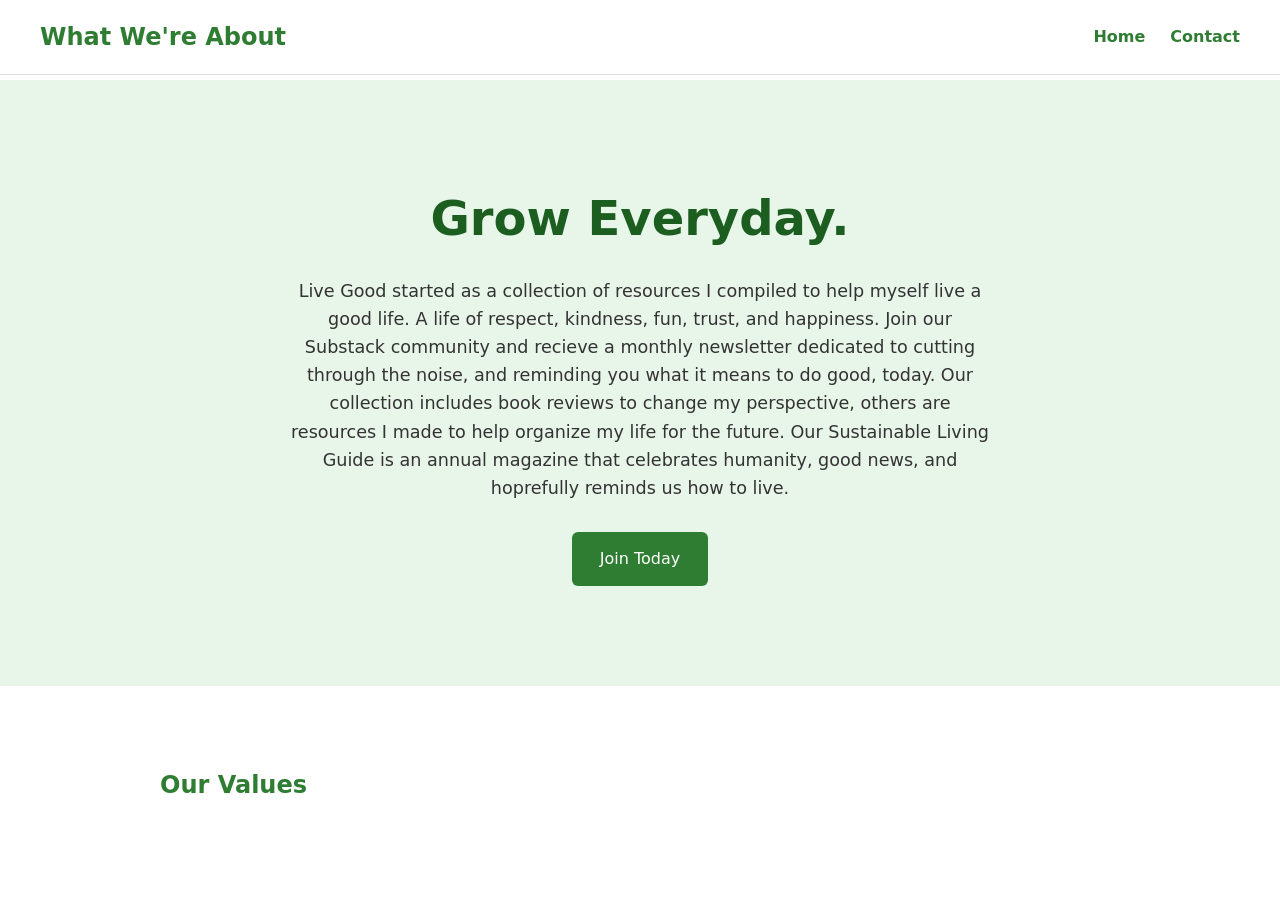
==== aboutus.html @ 5c02ff8a "Update community page content and headings" ====
<!DOCTYPE html>
<html lang="en">
<head>
    <meta charset="UTF-8">
    <meta name="viewport" content="width=device-width, initial-scale=1.0">
    <title>About Us</title>
    <link rel="stylesheet" href="styles.css">
</head>
<body>

<nav>
    <div class="logo">What We're About</div>
    <ul>
        <li><a href="index.html">Home</a></li>
        <li><a href="#contact">Contact</a></li>
    </ul>
</nav>

<header class="hero">
    <h1>Grow Everyday.</h1>
    <p>Live Good started as a collection of resources I compiled to help myself live a good life. A life of respect, kindness, fun, trust, and happiness. Join our Substack community and recieve a monthly newsletter dedicated to cutting through the noise, and reminding you what it means to do good, today. Our collection includes book reviews to change my perspective, others are resources I made to help organize my life for the future. Our Sustainable Living Guide is an annual magazine that celebrates humanity, good news, and hoprefully reminds us how to live.</p>
    <a href="https://substack.com/@livegoodnyc" class="button">Join Today</a>
</header>

<section>
    <h2>Our Values</h2>
    
</section>
---- styles.css ----
* {
    margin: 0;
    padding: 0;
    box-sizing: border-box;
}

body {
    font-family: Inter, system-ui, sans-serif;
    color: #333;
    background: #ffffff;
    line-height: 1.6;
    padding-top: 80px;
}

nav {
    justify-content: space-between;
    align-items: center;
    position: fixed;
    top: 0;
    left: 0;
    width: 100%;
    background: #ffffff;
    border-bottom: 1px solid #ddd;
    padding: 18px 40px;
    display: flex;
    z-index: 1000;
}

.logo {
    color: #2e7d32;
    font-size: 1.5rem;
    font-weight: bold;
}

nav ul {
    list-style: none;
    display: flex;
    gap: 25px;
}

nav a {
    text-decoration: none;
    color: #2e7d32;
    font-weight: bold;
}

nav a:hover {
    color: #1b5e20;
}

.hero {
    background: #e8f5e9;
    text-align: center;
    padding: 100px 20px;
}

.hero h1 {
    font-size: 3rem;
    color: #1b5e20;
    margin-bottom: 20px;
}

.hero p {
    max-width: 700px;
    margin: 0 auto 30px;
    font-size: 1.1rem;
}

.button,
button {
    display: inline-block;
    background: #2e7d32;
    color: white;
    text-decoration: none;
    padding: 14px 28px;
    border: none;
    border-radius: 6px;
    cursor: pointer;
    font-size: 1rem;
}

.button:hover,
button:hover {
    background: #1b5e20;
}

section {
    max-width: 1000px;
    margin: auto;
    padding: 80px 20px;
}

section h2 {
    color: #2e7d32;
    margin-bottom: 20px;
}

section p {
    margin-bottom: 15px;
}

.card {
    background: #f8f8f8;
    border-left: 5px solid #2e7d32;
    padding: 20px;
    margin: 15px 0;
}

.card h3 {
    color: #1b5e20;
    margin-bottom: 8px;
}

form {
    display: flex;
    flex-direction: column;
}

input,
select,
textarea {
    margin-bottom: 15px;
    padding: 12px;
    border: 1px solid #ccc;
    border-radius: 5px;
    font-size: 1rem;
    font-family: Inter, system-ui, sans-serif;
}

footer {
    background: #1b5e20;
    color: white;
    text-align: center;
    padding: 30px;
}

.product-grid {
    display: grid;
    grid-template-columns: repeat(auto-fit, minmax(260px, 1fr));
    gap: 25px;
    margin-top: 30px;
}

.product-card {
    background: #ffffff;
    border: 1px solid #d7e6db;
    border-radius: 12px;
    padding: 20px;
    text-align: center;
}

.product-card img {
    width: 100%;
    height: 500px;
    object-fit: cover;
    border-radius: 10px;
    margin-bottom: 15px;
}

.product-card h3 {
    color: #2e7d32;
    margin-bottom: 10px;
}

.product-card p {
    margin-bottom: 12px;
}

@media (max-width: 700px) {
    nav {
        flex-direction: column;
        gap: 15px;
    }

    nav ul {
        flex-direction: column;
        gap: 10px;
        text-align: center;
    }

    .hero h1 {
        font-size: 2.2rem;
    }
}
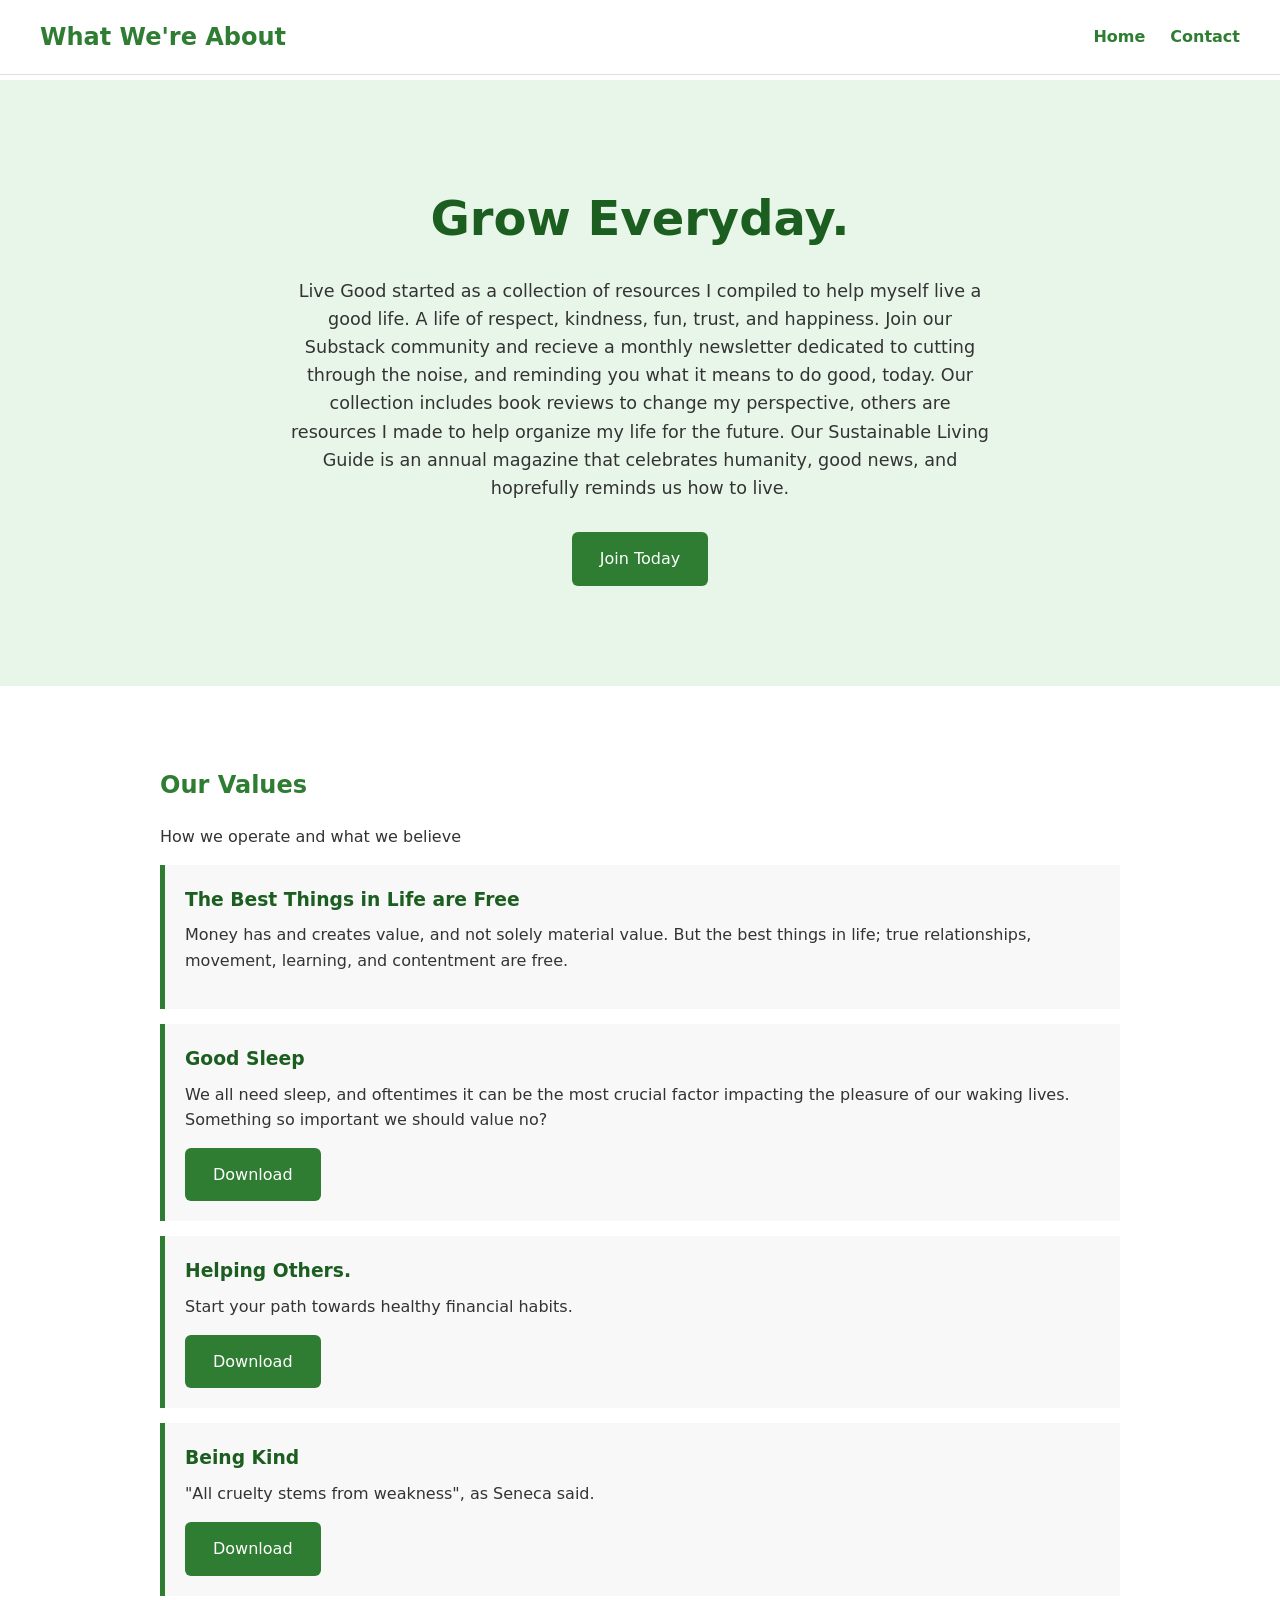
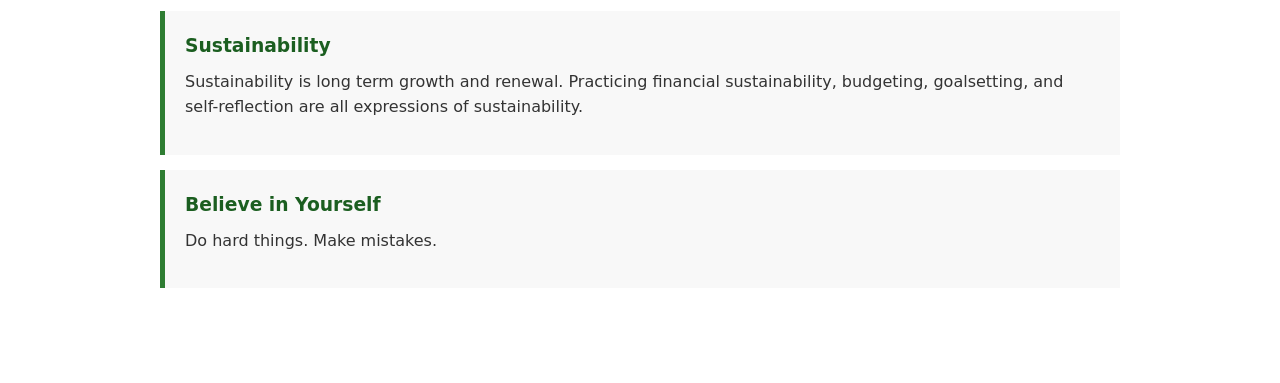
==== commit a0f93933: "Add 'Our Values' section to aboutus.html Added a new section outlining the organization's values, in" ====
--- a/aboutus.html
+++ b/aboutus.html
@@ -22,7 +22,41 @@
     <a href="https://substack.com/@livegoodnyc" class="button">Join Today</a>
 </header>
 
-<section>
+<section id="Values">
     <h2>Our Values</h2>
-    
+    <p>How we operate and what we believe</p>
+
+    <div class="card">
+        <h3>The Best Things in Life are Free</h3>
+        <p>Money has and creates value, and not solely material value. But the best things in life; true relationships, movement, learning, and contentment are free.</p>
+    </div>
+
+    <div class="card">
+        <h3>Good Sleep</h3>
+        <p>We all need sleep, and oftentimes it can be the most crucial factor impacting the pleasure of our waking lives. Something so important we should value no?</p>
+        <a class="button" href="materials/book-reflection-worksheet.txt" download>Download</a>
+    </div>
+
+    <div class="card">
+        <h3>Helping Others.</h3>
+        <p>Start your path towards healthy financial habits.</p>
+        <a class="button" href="materials/charity-checklist.txt" download>Download</a>
+    </div>
+
+     <div class="card">
+        <h3>Being Kind</h3>
+        <p>"All cruelty stems from weakness", as Seneca said.</p>
+        <a class="button" href="materials/charity-checklist.txt" download>Download</a>
+    </div>
+
+    <div class="card">
+        <h3>Sustainability</h3>
+        <p>Sustainability is long term growth and renewal. Practicing financial sustainability, budgeting, goalsetting, and self-reflection are all expressions of sustainability.</p>
+    </div>
+
+    <div class="card">
+        <h3>Believe in Yourself</h3>
+        <p>Do hard things. Make mistakes.</p>
+    </div>
 </section>
+
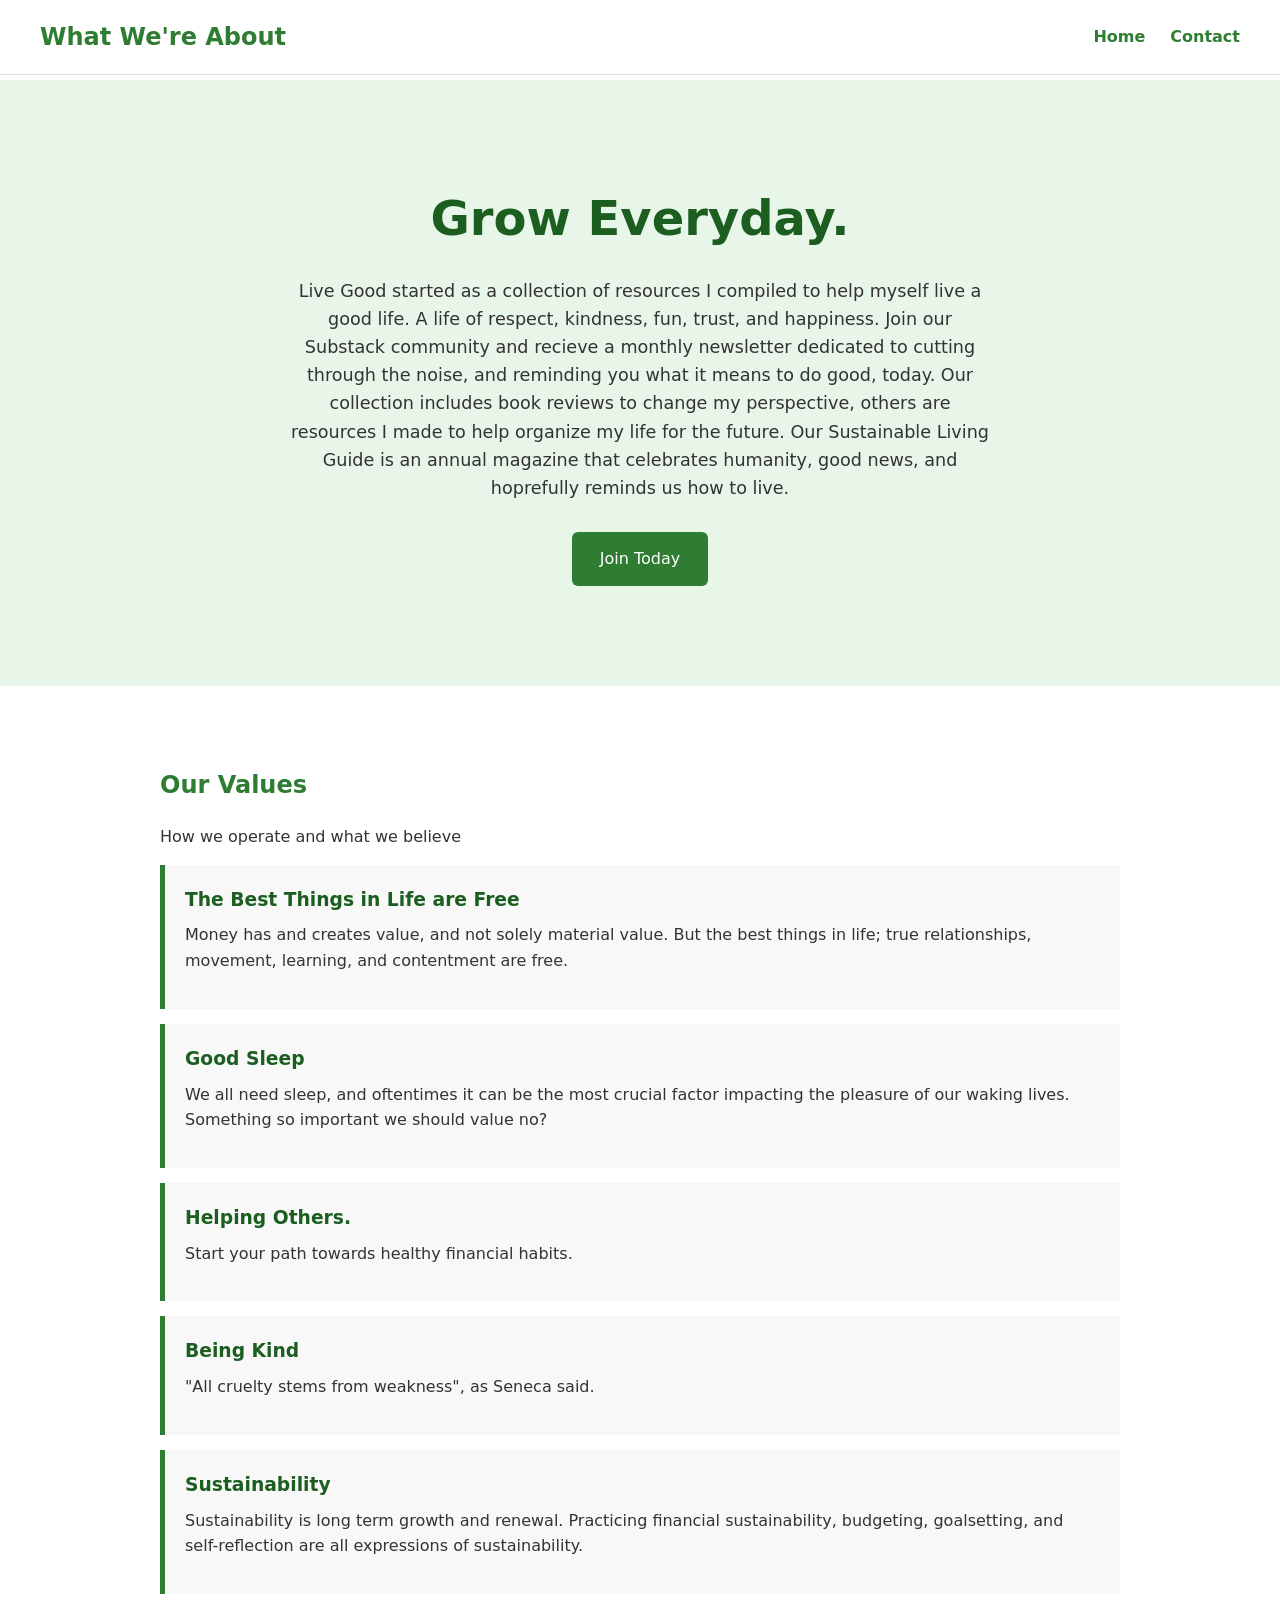
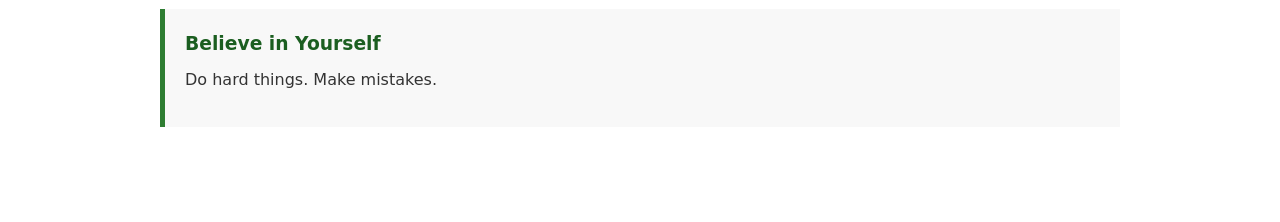
==== commit 97f833fb: "Remove download links from aboutus.html Removed download links from the Good Sleep, Helping Others, " ====
--- a/aboutus.html
+++ b/aboutus.html
@@ -34,19 +34,16 @@
     <div class="card">
         <h3>Good Sleep</h3>
         <p>We all need sleep, and oftentimes it can be the most crucial factor impacting the pleasure of our waking lives. Something so important we should value no?</p>
-        <a class="button" href="materials/book-reflection-worksheet.txt" download>Download</a>
     </div>
 
     <div class="card">
         <h3>Helping Others.</h3>
         <p>Start your path towards healthy financial habits.</p>
-        <a class="button" href="materials/charity-checklist.txt" download>Download</a>
     </div>
 
      <div class="card">
         <h3>Being Kind</h3>
         <p>"All cruelty stems from weakness", as Seneca said.</p>
-        <a class="button" href="materials/charity-checklist.txt" download>Download</a>
     </div>
 
     <div class="card">
